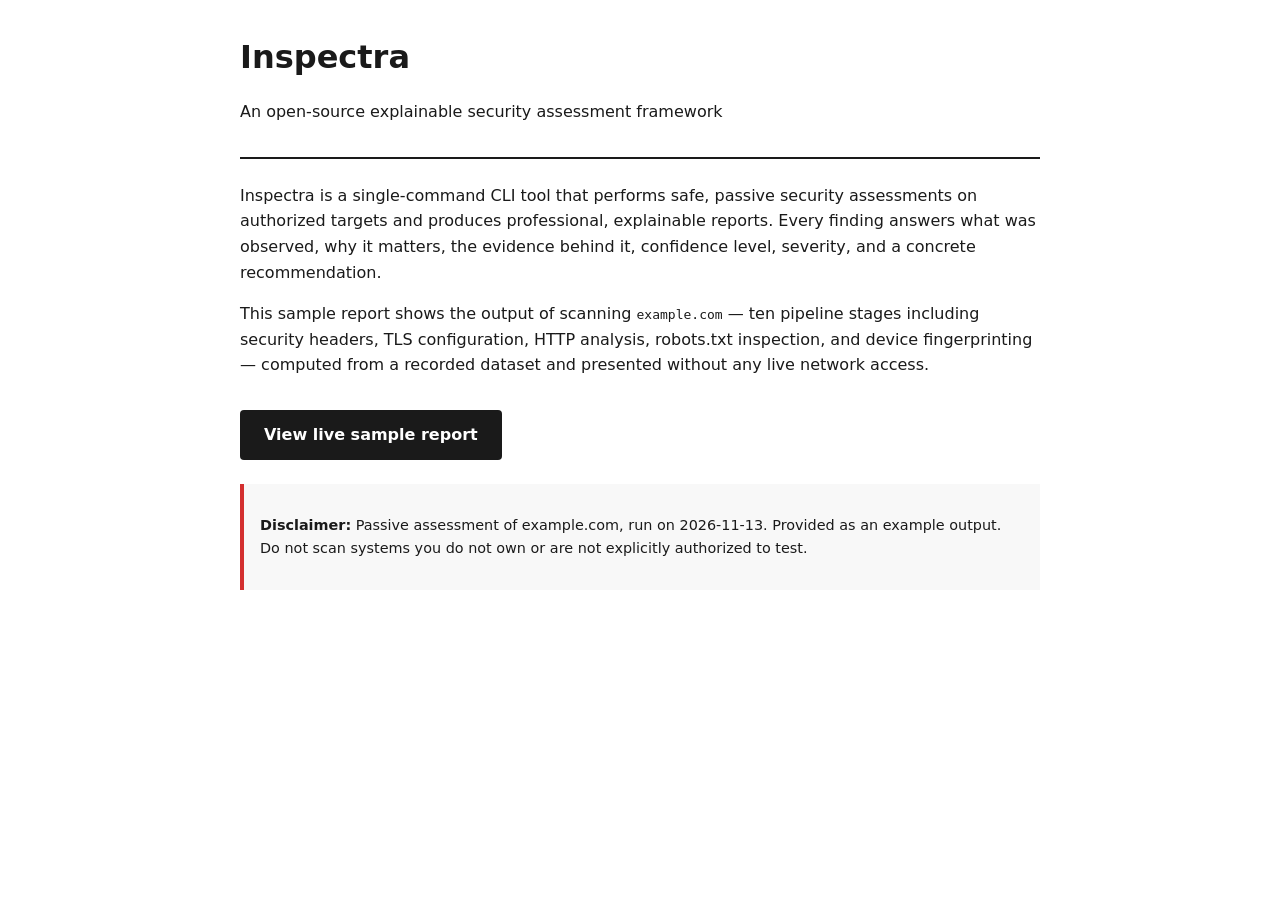
==== site/index.html @ 12c83d60 "feat(ci): add GitHub Pages sample report" ====
<!DOCTYPE html>
<html lang="en">
<head>
<meta charset="utf-8">
<title>Inspectra — Explainable Security Assessment</title>
<meta name="viewport" content="width=device-width, initial-scale=1">
<style>
  body { font-family: system-ui, -apple-system, sans-serif; max-width: 800px; margin: 2rem auto; padding: 0 1rem; line-height: 1.6; color: #1a1a1a; }
  header { border-bottom: 2px solid #1a1a1a; padding-bottom: 1rem; margin-bottom: 1.5rem; }
  h1 { font-size: 2rem; margin: 0; }
  h2 { font-size: 1.25rem; margin-top: 1.5rem; }
  .btn { display: inline-block; background: #1a1a1a; color: #fff; padding: 0.75rem 1.5rem; text-decoration: none; border-radius: 4px; font-weight: 600; margin-top: 1rem; }
  .btn:hover { background: #0a0a0a; }
  .disclaimer { background: #f8f8f8; border-left: 4px solid #d32f2f; padding: 1rem; margin-top: 1.5rem; font-size: 0.9rem; }
  .meta { display: flex; gap: 1rem; margin: 1rem 0; font-size: 0.9rem; color: #666; }
</style>
</head>
<body>
<header>
<h1>Inspectra</h1>
<p>An open-source explainable security assessment framework</p>
</header>

<p>Inspectra is a single-command CLI tool that performs safe, passive security assessments on authorized targets and produces professional, explainable reports. Every finding answers what was observed, why it matters, the evidence behind it, confidence level, severity, and a concrete recommendation.</p>

<p>This sample report shows the output of scanning <code>example.com</code> — ten pipeline stages including security headers, TLS configuration, HTTP analysis, robots.txt inspection, and device fingerprinting — computed from a recorded dataset and presented without any live network access.</p>

<a href="report.html" class="btn">View live sample report</a>

<div class="disclaimer">
<p><strong>Disclaimer:</strong> Passive assessment of example.com, run on 2026-11-13. Provided as an example output. Do not scan systems you do not own or are not explicitly authorized to test.</p>
</div>

</body>
</html>
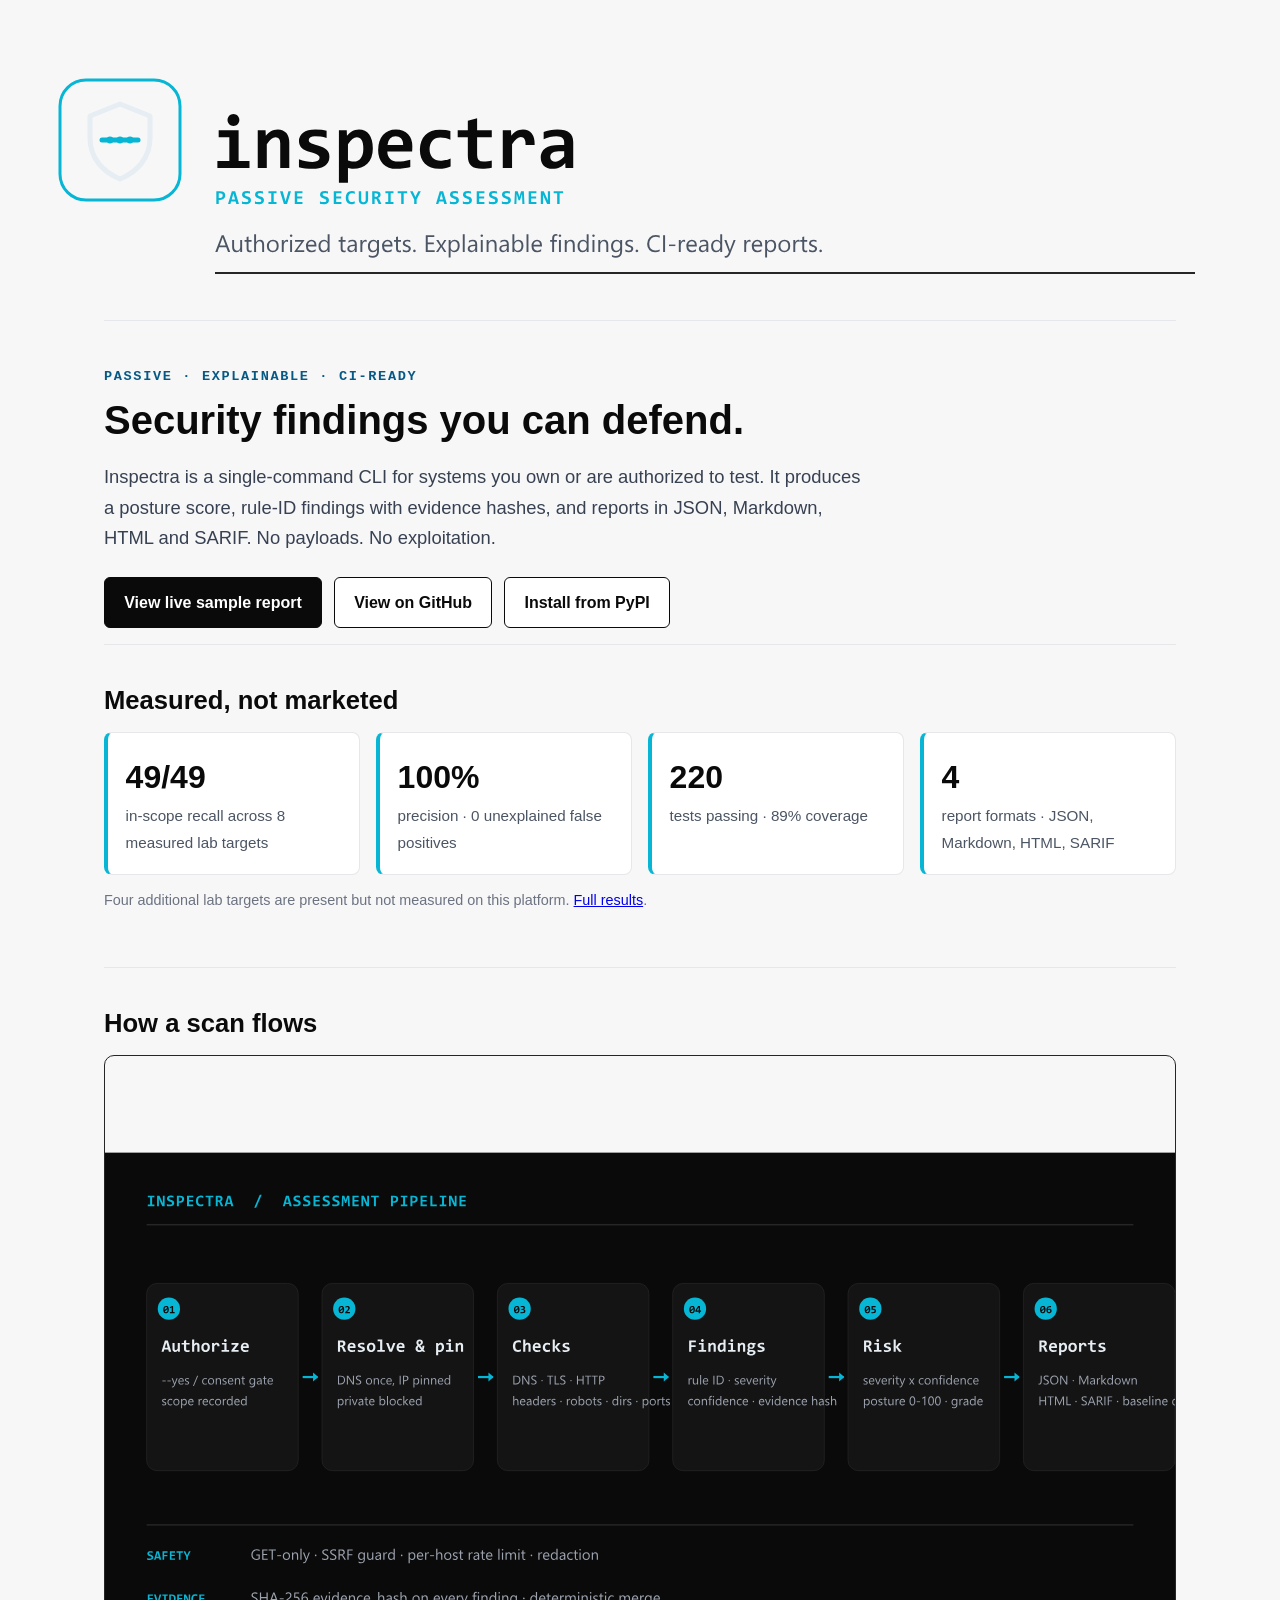
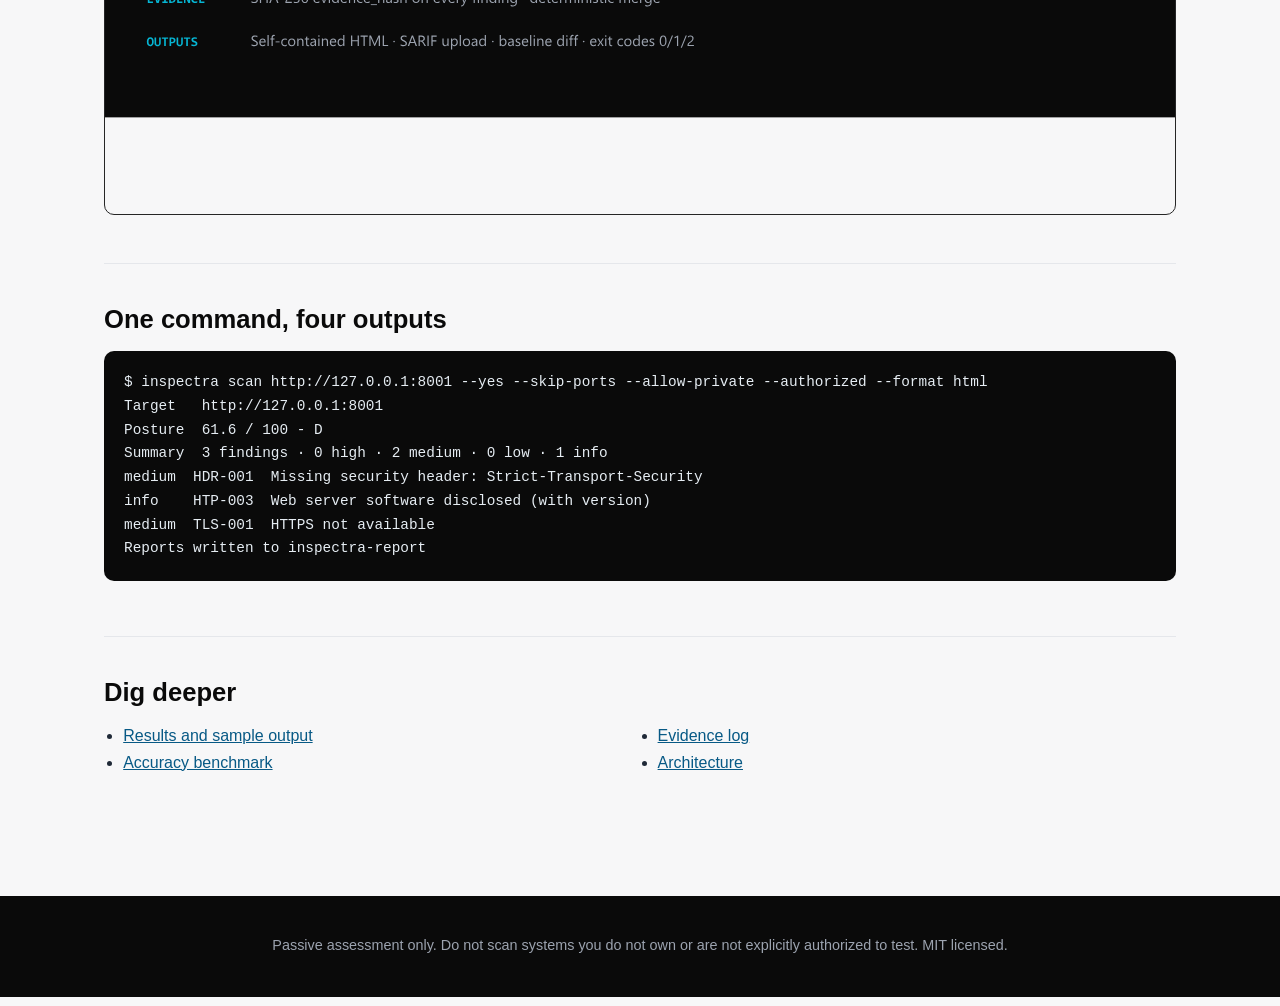
==== commit 9e231a5d: "release: 2.3.6 — refresh brand, docs and PyPI surface" ====
--- a/site/index.html
+++ b/site/index.html
@@ -2,34 +2,70 @@
 <html lang="en">
 <head>
 <meta charset="utf-8">
-<title>Inspectra — Explainable Security Assessment</title>
+<title>Inspectra — Passive security assessment, explained</title>
 <meta name="viewport" content="width=device-width, initial-scale=1">
-<style>
-  body { font-family: system-ui, -apple-system, sans-serif; max-width: 800px; margin: 2rem auto; padding: 0 1rem; line-height: 1.6; color: #1a1a1a; }
-  header { border-bottom: 2px solid #1a1a1a; padding-bottom: 1rem; margin-bottom: 1.5rem; }
-  h1 { font-size: 2rem; margin: 0; }
-  h2 { font-size: 1.25rem; margin-top: 1.5rem; }
-  .btn { display: inline-block; background: #1a1a1a; color: #fff; padding: 0.75rem 1.5rem; text-decoration: none; border-radius: 4px; font-weight: 600; margin-top: 1rem; }
-  .btn:hover { background: #0a0a0a; }
-  .disclaimer { background: #f8f8f8; border-left: 4px solid #d32f2f; padding: 1rem; margin-top: 1.5rem; font-size: 0.9rem; }
-  .meta { display: flex; gap: 1rem; margin: 1rem 0; font-size: 0.9rem; color: #666; }
-</style>
+<meta name="description" content="Inspectra is a passive, explainable security assessment CLI for authorized targets. JSON, Markdown, HTML and SARIF reports with evidence hashes.">
+<link rel="icon" href="favicon.svg" type="image/svg+xml">
+<link rel="stylesheet" href="assets/site.css">
 </head>
 <body>
-<header>
-<h1>Inspectra</h1>
-<p>An open-source explainable security assessment framework</p>
+<header class="masthead">
+  <img src="banner-light.svg" alt="Inspectra — passive security assessment for authorized targets" width="1280" height="320">
 </header>
 
-<p>Inspectra is a single-command CLI tool that performs safe, passive security assessments on authorized targets and produces professional, explainable reports. Every finding answers what was observed, why it matters, the evidence behind it, confidence level, severity, and a concrete recommendation.</p>
+<main>
+<section class="hero">
+  <p class="eyebrow">Passive · Explainable · CI-ready</p>
+  <h1>Security findings you can defend.</h1>
+  <p class="lead">Inspectra is a single-command CLI for systems you own or are authorized to test. It produces a posture score, rule-ID findings with evidence hashes, and reports in JSON, Markdown, HTML and SARIF. No payloads. No exploitation.</p>
+  <div class="actions">
+    <a class="btn primary" href="report.html">View live sample report</a>
+    <a class="btn" href="https://github.com/shashu123456/Inspectra">View on GitHub</a>
+    <a class="btn" href="https://pypi.org/project/inspectra-cli/">Install from PyPI</a>
+  </div>
+</section>
 
-<p>This sample report shows the output of scanning <code>example.com</code> — ten pipeline stages including security headers, TLS configuration, HTTP analysis, robots.txt inspection, and device fingerprinting — computed from a recorded dataset and presented without any live network access.</p>
+<section class="proof">
+  <h2>Measured, not marketed</h2>
+  <div class="grid">
+    <article><strong>49/49</strong><span>in-scope recall across 8 measured lab targets</span></article>
+    <article><strong>100%</strong><span>precision · 0 unexplained false positives</span></article>
+    <article><strong>220</strong><span>tests passing · 89% coverage</span></article>
+    <article><strong>4</strong><span>report formats · JSON, Markdown, HTML, SARIF</span></article>
+  </div>
+  <p class="note">Four additional lab targets are present but not measured on this platform. <a href="https://github.com/shashu123456/Inspectra/blob/main/docs/RESULTS.md">Full results</a>.</p>
+</section>
 
-<a href="report.html" class="btn">View live sample report</a>
+<section class="pipeline">
+  <h2>How a scan flows</h2>
+  <img src="architecture.svg" alt="Inspectra assessment pipeline: authorize, resolve and pin, checks, findings, risk, reports" width="1440" height="760">
+</section>
 
-<div class="disclaimer">
-<p><strong>Disclaimer:</strong> Passive assessment of example.com, run on 2026-11-13. Provided as an example output. Do not scan systems you do not own or are not explicitly authorized to test.</p>
-</div>
+<section class="terminal">
+  <h2>One command, four outputs</h2>
+  <pre><code>$ inspectra scan http://127.0.0.1:8001 --yes --skip-ports --allow-private --authorized --format html
+Target   http://127.0.0.1:8001
+Posture  61.6 / 100 - D
+Summary  3 findings · 0 high · 2 medium · 0 low · 1 info
+medium  HDR-001  Missing security header: Strict-Transport-Security
+info    HTP-003  Web server software disclosed (with version)
+medium  TLS-001  HTTPS not available
+Reports written to inspectra-report</code></pre>
+</section>
 
+<section class="links">
+  <h2>Dig deeper</h2>
+  <ul>
+    <li><a href="https://github.com/shashu123456/Inspectra/blob/main/docs/RESULTS.md">Results and sample output</a></li>
+    <li><a href="https://github.com/shashu123456/Inspectra/blob/main/docs/accuracy.md">Accuracy benchmark</a></li>
+    <li><a href="https://github.com/shashu123456/Inspectra/blob/main/docs/EVIDENCE.md">Evidence log</a></li>
+    <li><a href="https://github.com/shashu123456/Inspectra/blob/main/docs/architecture.md">Architecture</a></li>
+  </ul>
+</section>
+</main>
+
+<footer>
+  <p>Passive assessment only. Do not scan systems you do not own or are not explicitly authorized to test. MIT licensed.</p>
+</footer>
 </body>
-</html>+</html>
--- a/site/assets/site.css
+++ b/site/assets/site.css
@@ -0,0 +1,111 @@
+:root {
+  --ink: #0a0a0a;
+  --surface: #141414;
+  --text: #e6edf3;
+  --muted: #9ca3af;
+  --accent: #06b6d4;
+  --line: #262626;
+}
+
+* { box-sizing: border-box; }
+
+body {
+  margin: 0;
+  font-family: "Segoe UI", Arial, sans-serif;
+  color: #1f2937;
+  background: #f7f7f8;
+  line-height: 1.65;
+}
+
+.masthead {
+  background: var(--ink);
+  padding: 0;
+}
+
+.masthead img {
+  display: block;
+  width: min(1280px, 100%);
+  height: auto;
+  margin: 0 auto;
+}
+
+main {
+  max-width: 1120px;
+  margin: 0 auto;
+  padding: 0 1.5rem 4rem;
+}
+
+h1, h2 { color: var(--ink); line-height: 1.2; }
+h1 { font-size: 2.5rem; margin: 0 0 1rem; }
+h2 { font-size: 1.6rem; margin: 0 0 1rem; }
+
+.hero { padding: 3rem 0 1rem; }
+.eyebrow {
+  color: #075985;
+  font: 700 0.85rem Consolas, monospace;
+  letter-spacing: 0.12em;
+  text-transform: uppercase;
+  margin: 0 0 0.75rem;
+}
+.lead { font-size: 1.15rem; max-width: 760px; color: #374151; }
+
+.actions { display: flex; flex-wrap: wrap; gap: 0.75rem; margin-top: 1.5rem; }
+.btn {
+  display: inline-block;
+  padding: 0.7rem 1.2rem;
+  border: 1px solid var(--ink);
+  border-radius: 6px;
+  text-decoration: none;
+  font-weight: 600;
+  color: var(--ink);
+  background: #fff;
+}
+.btn.primary { background: var(--ink); color: #fff; }
+.btn:hover { border-color: var(--accent); color: #075985; }
+
+section { padding: 2.5rem 0; border-top: 1px solid #e5e7eb; }
+
+.grid {
+  display: grid;
+  grid-template-columns: repeat(auto-fit, minmax(210px, 1fr));
+  gap: 1rem;
+}
+.grid article {
+  background: #fff;
+  border: 1px solid #e5e7eb;
+  border-left: 4px solid var(--accent);
+  border-radius: 8px;
+  padding: 1.1rem;
+}
+.grid strong { display: block; font-size: 2rem; color: var(--ink); }
+.grid span { color: #4b5563; font-size: 0.95rem; }
+.note { color: #6b7280; font-size: 0.9rem; }
+
+.pipeline img, .masthead img { max-width: 100%; }
+.pipeline img { border-radius: 10px; border: 1px solid var(--line); }
+
+pre {
+  background: var(--ink);
+  color: var(--text);
+  padding: 1.25rem;
+  border-radius: 10px;
+  overflow-x: auto;
+  font-size: 0.9rem;
+}
+code { font-family: Consolas, "Courier New", monospace; }
+
+.links ul { columns: 2; padding-left: 1.2rem; }
+.links a { color: #075985; }
+
+footer {
+  background: var(--ink);
+  color: var(--muted);
+  text-align: center;
+  padding: 1.5rem;
+  font-size: 0.9rem;
+}
+
+@media (max-width: 640px) {
+  h1 { font-size: 2rem; }
+  .links ul { columns: 1; }
+}
